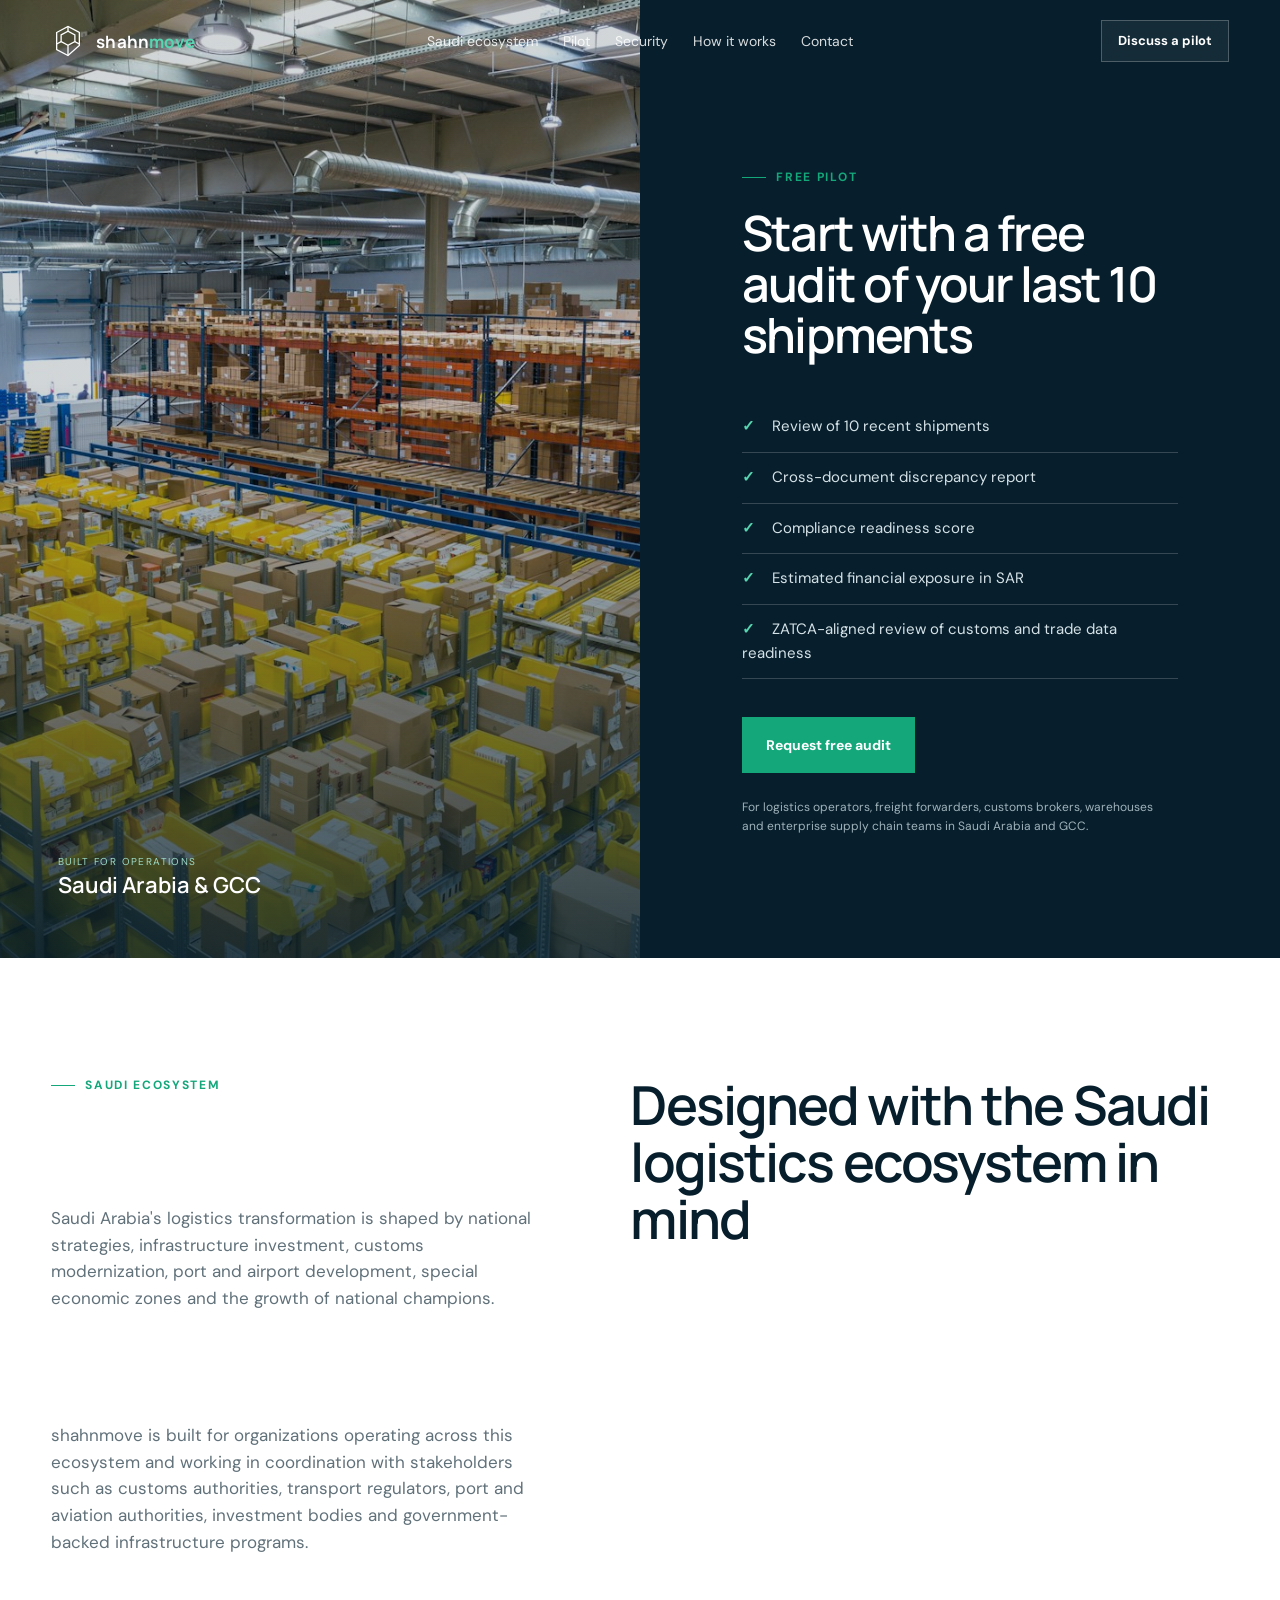
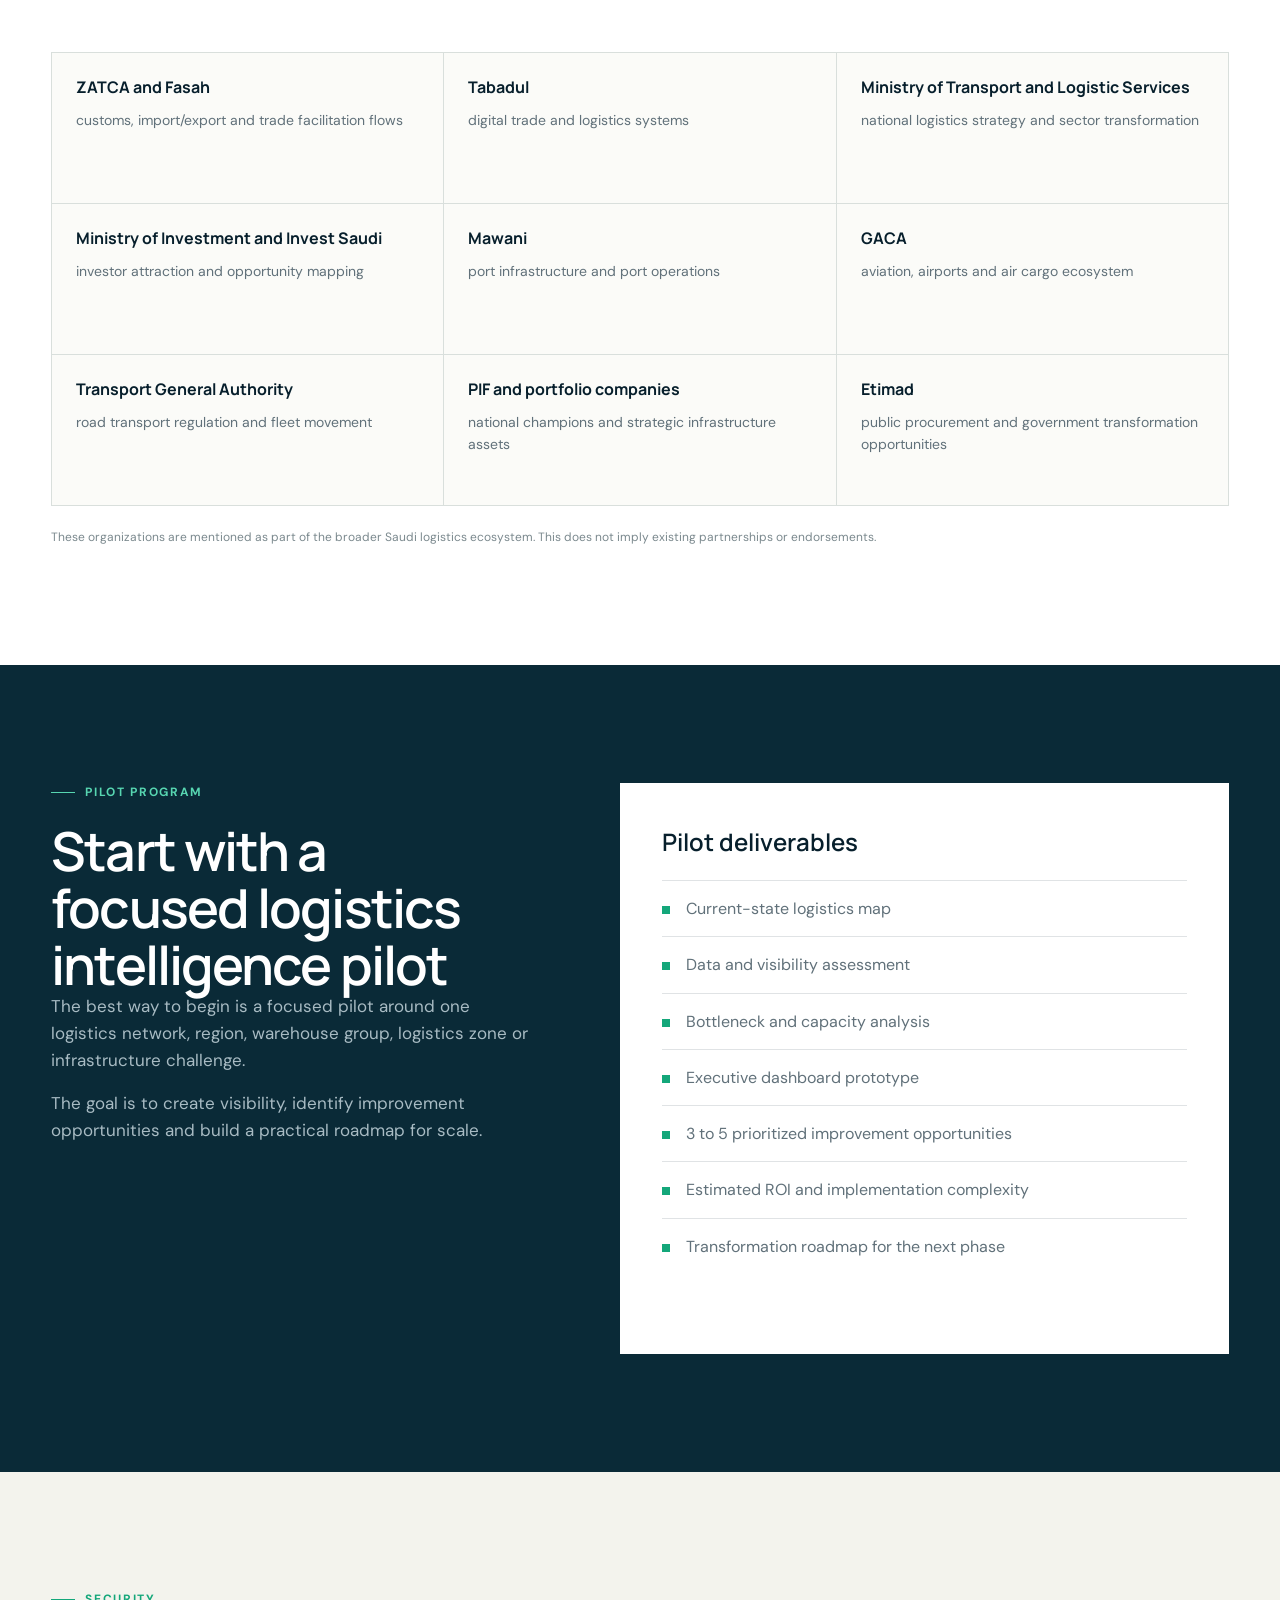
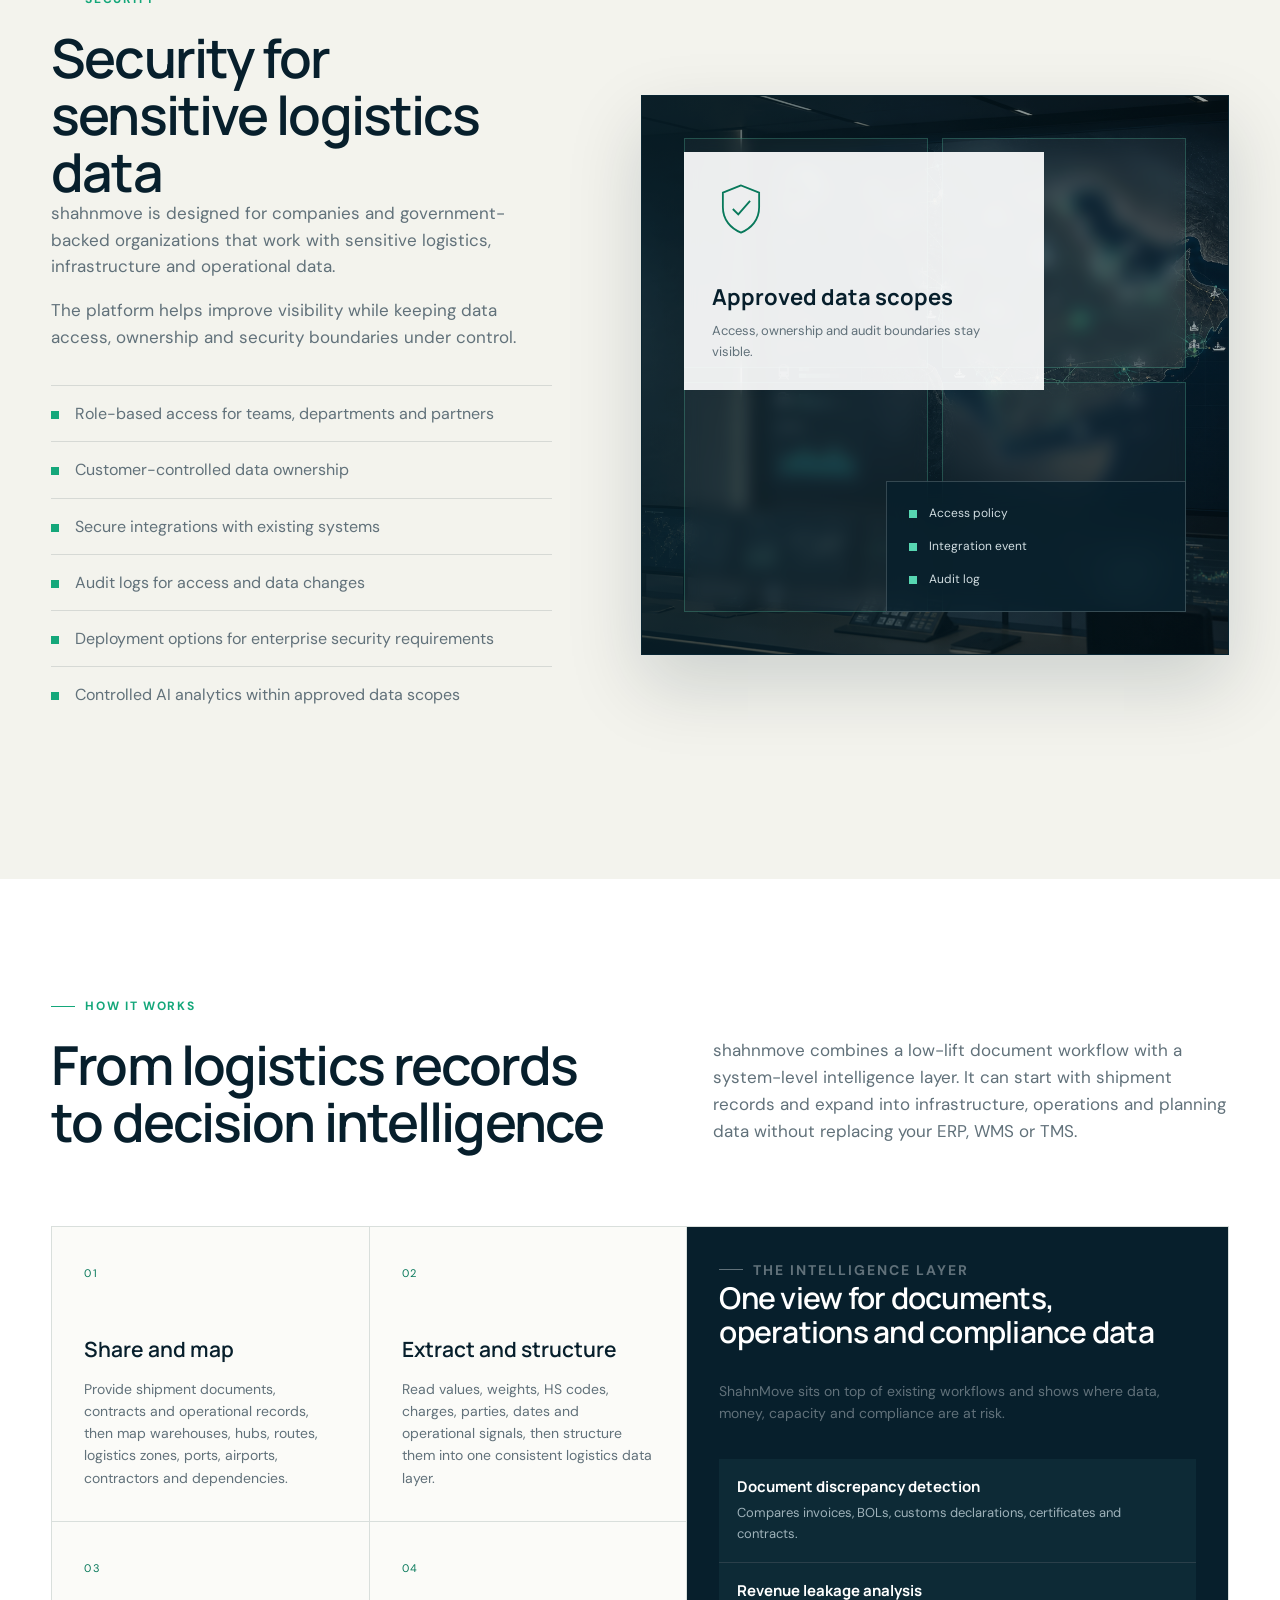
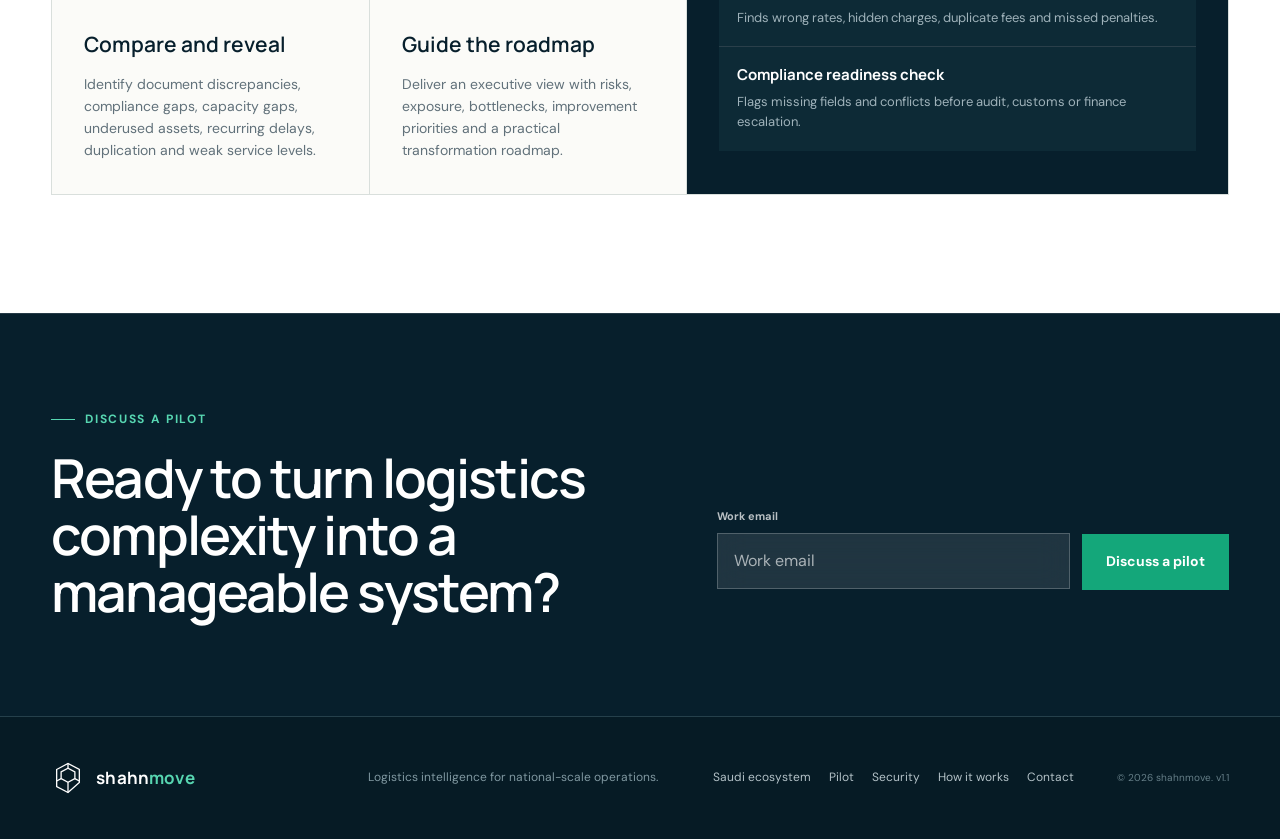
==== v1.1/index.html @ a6a5e6db "Add ShahnMove landing v1.1" ====
<!doctype html>
<html lang="en">
<head>
  <meta charset="utf-8">
  <meta name="viewport" content="width=device-width, initial-scale=1">
  <meta name="description" content="shahnmove helps national champions, government-backed enterprises and infrastructure operators gain visibility across complex logistics networks, identify bottlenecks and run focused logistics intelligence pilots.">
  <meta name="theme-color" content="#071f2c">
  <meta property="og:title" content="shahnmove | Focused Logistics Intelligence Pilot">
  <meta property="og:description" content="A focused logistics intelligence pilot for national-scale operators, Saudi ecosystem stakeholders and sensitive logistics data environments.">
  <meta property="og:type" content="website">
  <title>shahnmove | Focused Logistics Intelligence Pilot</title>
  <link rel="preconnect" href="https://fonts.googleapis.com">
  <link rel="preconnect" href="https://fonts.gstatic.com" crossorigin>
  <link href="https://fonts.googleapis.com/css2?family=DM+Sans:wght@400;500;600;700&family=Manrope:wght@500;600;700&display=swap" rel="stylesheet">
  <link rel="stylesheet" href="styles.css">
  <script src="script.js" defer></script>
</head>
<body>
  <a class="skip-link" href="#main">Skip to content</a>
  <header class="site-header">
    <a class="brand" href="#top" aria-label="shahnmove home">
      <svg class="brand-mark" viewBox="0 0 42 42" aria-hidden="true"><path d="M7 10.5 21 3l14 7.5v16L21 39 7 31.5z"/><path d="m12.5 13.5 8.5-4.6 8.5 4.6v8.2L21 26.3l-8.5-4.6z"/><path d="M21 26.3V39m0-30.1V3m-8.5 18.7L7 24.7m22.5-3 5.5 3"/></svg>
      <span>shahn<span>move</span></span>
    </a>
    <nav class="desktop-nav" aria-label="Primary navigation">
      <a href="#ecosystem">Saudi ecosystem</a>
      <a href="#pilot">Pilot</a>
      <a href="#security">Security</a>
      <a href="#process">How it works</a>
      <a href="#contact">Contact</a>
    </nav>
    <a class="header-cta" href="#contact">Discuss a pilot</a>
    <button class="menu-button" type="button" aria-label="Open menu" aria-expanded="false"><span></span><span></span></button>
  </header>

  <main id="main">
    <section class="pilot-hero" id="top">
      <div class="pilot-photo reveal">
        <div class="photo-label">
          <span>Built for operations</span>
          <strong>Saudi Arabia & GCC</strong>
        </div>
      </div>
      <div class="pilot-content reveal">
        <p class="kicker">Free pilot</p>
        <h1>Start with a free audit of your last 10 shipments</h1>
        <ul class="check-list">
          <li><span>✓</span> Review of 10 recent shipments</li>
          <li><span>✓</span> Cross-document discrepancy report</li>
          <li><span>✓</span> Compliance readiness score</li>
          <li><span>✓</span> Estimated financial exposure in SAR</li>
          <li><span>✓</span> ZATCA-aligned review of customs and trade data readiness</li>
        </ul>
        <a class="button button-primary" href="#contact">Request free audit</a>
        <p class="pilot-note">For logistics operators, freight forwarders, customs brokers, warehouses and enterprise supply chain teams in Saudi Arabia and GCC.</p>
      </div>
    </section>

    <section class="section ecosystem" id="ecosystem">
      <div class="ecosystem-copy reveal">
        <p class="kicker">Saudi ecosystem</p>
        <h2>Designed with the Saudi logistics ecosystem in mind</h2>
        <p>Saudi Arabia's logistics transformation is shaped by national strategies, infrastructure investment, customs modernization, port and airport development, special economic zones and the growth of national champions.</p>
        <p>shahnmove is built for organizations operating across this ecosystem and working in coordination with stakeholders such as customs authorities, transport regulators, port and aviation authorities, investment bodies and government-backed infrastructure programs.</p>
      </div>
      <div class="ecosystem-grid reveal" aria-label="Saudi logistics ecosystem examples">
        <article><strong>ZATCA and Fasah</strong><span>customs, import/export and trade facilitation flows</span></article>
        <article><strong>Tabadul</strong><span>digital trade and logistics systems</span></article>
        <article><strong>Ministry of Transport and Logistic Services</strong><span>national logistics strategy and sector transformation</span></article>
        <article><strong>Ministry of Investment and Invest Saudi</strong><span>investor attraction and opportunity mapping</span></article>
        <article><strong>Mawani</strong><span>port infrastructure and port operations</span></article>
        <article><strong>GACA</strong><span>aviation, airports and air cargo ecosystem</span></article>
        <article><strong>Transport General Authority</strong><span>road transport regulation and fleet movement</span></article>
        <article><strong>PIF and portfolio companies</strong><span>national champions and strategic infrastructure assets</span></article>
        <article><strong>Etimad</strong><span>public procurement and government transformation opportunities</span></article>
      </div>
      <p class="disclaimer reveal">These organizations are mentioned as part of the broader Saudi logistics ecosystem. This does not imply existing partnerships or endorsements.</p>
    </section>

    <section class="section pilot-program" id="pilot">
      <div class="pilot-shell">
        <div class="pilot-copy reveal">
          <p class="kicker kicker-light">Pilot program</p>
          <h2>Start with a focused logistics intelligence pilot</h2>
          <p>The best way to begin is a focused pilot around one logistics network, region, warehouse group, logistics zone or infrastructure challenge.</p>
          <p>The goal is to create visibility, identify improvement opportunities and build a practical roadmap for scale.</p>
        </div>
        <div class="deliverables reveal">
          <h3>Pilot deliverables</h3>
          <ul class="compact-list">
            <li>Current-state logistics map</li>
            <li>Data and visibility assessment</li>
            <li>Bottleneck and capacity analysis</li>
            <li>Executive dashboard prototype</li>
            <li>3 to 5 prioritized improvement opportunities</li>
            <li>Estimated ROI and implementation complexity</li>
            <li>Transformation roadmap for the next phase</li>
          </ul>
        </div>
      </div>
    </section>

    <section class="section security-section" id="security">
      <div class="security-copy reveal">
        <p class="kicker">Security</p>
        <h2>Security for sensitive logistics data</h2>
        <p>shahnmove is designed for companies and government-backed organizations that work with sensitive logistics, infrastructure and operational data.</p>
        <p>The platform helps improve visibility while keeping data access, ownership and security boundaries under control.</p>
        <ul class="compact-list">
          <li>Role-based access for teams, departments and partners</li>
          <li>Customer-controlled data ownership</li>
          <li>Secure integrations with existing systems</li>
          <li>Audit logs for access and data changes</li>
          <li>Deployment options for enterprise security requirements</li>
          <li>Controlled AI analytics within approved data scopes</li>
        </ul>
      </div>
      <div class="security-visual reveal" aria-label="Protected logistics data layer over a regional network">
        <div class="map-layer"></div>
        <div class="secure-grid">
          <span></span><span></span><span></span><span></span>
        </div>
        <div class="shield-card">
          <svg viewBox="0 0 64 64" aria-hidden="true"><path d="M32 6 12 14v16c0 14 8.8 23.5 20 28 11.2-4.5 20-14 20-28V14z"/><path d="m23 32 6 6 13-15"/></svg>
          <strong>Approved data scopes</strong>
          <small>Access, ownership and audit boundaries stay visible.</small>
        </div>
        <div class="audit-trail">
          <i></i><span>Access policy</span>
          <i></i><span>Integration event</span>
          <i></i><span>Audit log</span>
        </div>
      </div>
    </section>

    <section class="section process" id="process">
      <div class="process-head reveal">
        <div>
          <p class="kicker">How it works</p>
          <h2>From logistics records to decision intelligence</h2>
        </div>
        <p>shahnmove combines a low-lift document workflow with a system-level intelligence layer. It can start with shipment records and expand into infrastructure, operations and planning data without replacing your ERP, WMS or TMS.</p>
      </div>
      <div class="process-layout">
        <div class="steps reveal">
          <article>
            <span>01</span>
            <h3>Share and map</h3>
            <p>Provide shipment documents, contracts and operational records, then map warehouses, hubs, routes, logistics zones, ports, airports, contractors and dependencies.</p>
          </article>
          <article>
            <span>02</span>
            <h3>Extract and structure</h3>
            <p>Read values, weights, HS codes, charges, parties, dates and operational signals, then structure them into one consistent logistics data layer.</p>
          </article>
          <article>
            <span>03</span>
            <h3>Compare and reveal</h3>
            <p>Identify document discrepancies, compliance gaps, capacity gaps, underused assets, recurring delays, duplication and weak service levels.</p>
          </article>
          <article>
            <span>04</span>
            <h3>Guide the roadmap</h3>
            <p>Deliver an executive view with risks, exposure, bottlenecks, improvement priorities and a practical transformation roadmap.</p>
          </article>
        </div>
        <aside class="intelligence-layer reveal">
          <p class="kicker kicker-light">The intelligence layer</p>
          <h3>One view for documents, operations and compliance data</h3>
          <p>ShahnMove sits on top of existing workflows and shows where data, money, capacity and compliance are at risk.</p>
          <div class="cap-list">
            <article><strong>Document discrepancy detection</strong><span>Compares invoices, BOLs, customs declarations, certificates and contracts.</span></article>
            <article><strong>Revenue leakage analysis</strong><span>Finds wrong rates, hidden charges, duplicate fees and missed penalties.</span></article>
            <article><strong>Compliance readiness check</strong><span>Flags missing fields and conflicts before audit, customs or finance escalation.</span></article>
          </div>
        </aside>
      </div>
    </section>

    <section class="contact" id="contact">
      <div class="contact-copy reveal">
        <p class="kicker kicker-light">Discuss a pilot</p>
        <h2>Ready to turn logistics complexity into a manageable system?</h2>
      </div>
      <form class="contact-form lead-form reveal" id="contact-form" aria-label="Contact shahnmove">
        <label>
          <span>Work email</span>
          <input name="email" type="email" autocomplete="email" placeholder="Work email" required>
        </label>
        <button class="button button-primary" type="submit">Discuss a pilot</button>
        <p class="form-status" role="status" aria-live="polite"></p>
      </form>
    </section>
  </main>

  <footer>
    <a class="brand brand-footer" href="#top" aria-label="shahnmove home">
      <svg class="brand-mark" viewBox="0 0 42 42" aria-hidden="true"><path d="M7 10.5 21 3l14 7.5v16L21 39 7 31.5z"/><path d="m12.5 13.5 8.5-4.6 8.5 4.6v8.2L21 26.3l-8.5-4.6z"/><path d="M21 26.3V39m0-30.1V3m-8.5 18.7L7 24.7m22.5-3 5.5 3"/></svg>
      <span>shahn<span>move</span></span>
    </a>
    <p>Logistics intelligence for national-scale operations.</p>
    <nav aria-label="Footer navigation">
      <a href="#ecosystem">Saudi ecosystem</a>
      <a href="#pilot">Pilot</a>
      <a href="#security">Security</a>
      <a href="#process">How it works</a>
      <a href="#contact">Contact</a>
    </nav>
    <small>© <span id="year"></span> shahnmove. v1.1</small>
  </footer>
</body>
</html>
---- v1.1/styles.css ----
:root {
  --ink: #071f2c;
  --ink-2: #123443;
  --panel: #0d2a36;
  --muted: #61717a;
  --muted-dark: #9aabb2;
  --green: #14a77a;
  --green-dark: #08795b;
  --green-light: #57d6b1;
  --cream: #f3f3ed;
  --line: #d9dfdc;
  --white: #fff;
  --display: "Manrope", sans-serif;
  --body: "DM Sans", sans-serif;
}

* { box-sizing: border-box; }
html { scroll-behavior: smooth; }
body {
  margin: 0;
  color: var(--ink);
  background: #f8f8f4;
  font-family: var(--body);
  font-size: 16px;
  line-height: 1.58;
}
a { color: inherit; text-decoration: none; }
button, input { font: inherit; }
h1, h2, h3, p { margin-top: 0; }

.skip-link {
  position: absolute;
  left: -999px;
  top: 8px;
  background: var(--white);
  padding: 10px;
  z-index: 100;
}
.skip-link:focus { left: 8px; }

.site-header {
  height: 82px;
  max-width: 1480px;
  margin: auto;
  padding: 0 4vw;
  display: grid;
  grid-template-columns: 1fr auto 1fr;
  align-items: center;
  position: absolute;
  z-index: 20;
  left: 0;
  right: 0;
  top: 0;
  color: var(--white);
}
.brand {
  display: flex;
  align-items: center;
  gap: 11px;
  font: 700 17px/1 var(--display);
  letter-spacing: .01em;
}
.brand > span > span { color: var(--green-light); }
.brand-mark {
  width: 34px;
  height: 34px;
  fill: none;
  stroke: currentColor;
  stroke-width: 1.6;
}
.desktop-nav {
  display: flex;
  gap: 25px;
  font-size: 14px;
  color: rgba(255,255,255,.84);
}
.desktop-nav a, .header-cta { transition: color .2s, opacity .2s; }
.desktop-nav a:hover, .header-cta:hover { color: var(--green-light); }
.header-cta {
  justify-self: end;
  min-height: 42px;
  padding: 0 16px;
  display: inline-flex;
  align-items: center;
  border: 1px solid rgba(255,255,255,.24);
  background: rgba(255,255,255,.06);
  font-size: 13px;
  font-weight: 700;
  backdrop-filter: blur(14px);
}
.menu-button {
  display: none;
  background: none;
  border: 0;
  color: var(--white);
  padding: 8px;
}
.menu-button span {
  display: block;
  width: 24px;
  border-top: 1.5px solid currentColor;
  margin: 6px;
}

.pilot-hero {
  display: grid;
  grid-template-columns: 1fr 1fr;
  min-height: 760px;
  padding: 0 max(4vw, calc((100vw - 1480px) / 2 + 4vw));
  background: var(--ink);
  color: var(--white);
}
.pilot-photo {
  margin-left: calc(-1 * max(4vw, calc((100vw - 1480px) / 2 + 4vw)));
  background: linear-gradient(180deg, rgba(7,31,44,.18) 40%, rgba(7,31,44,.82)), url('../assets/warehouse.jpg') center/cover;
  position: relative;
}
.photo-label {
  position: absolute;
  left: 9%;
  bottom: 58px;
  color: var(--white);
}
.photo-label span {
  display: block;
  font-size: 10px;
  letter-spacing: .14em;
  text-transform: uppercase;
  color: #9fdcc9;
}
.photo-label strong { font: 600 22px var(--display); }
.pilot-content {
  padding: 168px 4vw 110px 8vw;
  align-self: center;
}
.kicker {
  margin-bottom: 20px;
  color: var(--green);
  font-size: 12px;
  text-transform: uppercase;
  letter-spacing: .14em;
  font-weight: 700;
  display: flex;
  align-items: center;
  gap: 10px;
}
.kicker:before {
  content: "";
  width: 24px;
  border-top: 1px solid currentColor;
}
.kicker-light { color: var(--green-light); }
.pilot-hero h1 {
  font: 600 clamp(42px, 3.8vw, 62px)/1.05 var(--display);
  letter-spacing: -.04em;
  margin-bottom: 0;
}
.check-list, .compact-list {
  list-style: none;
  padding: 0;
  margin: 42px 0 38px;
}
.check-list li {
  padding: 13px 0;
  border-bottom: 1px solid rgba(255,255,255,.18);
  font-size: 15px;
  color: #d5e2e7;
}
.check-list span {
  color: var(--green-light);
  margin-right: 13px;
  font-weight: 700;
}
.button {
  min-height: 56px;
  padding: 0 24px;
  display: inline-flex;
  align-items: center;
  justify-content: center;
  border: 0;
  font-weight: 700;
  font-size: 14px;
  cursor: pointer;
  transition: transform .2s, background .2s;
  white-space: nowrap;
}
.button:hover { transform: translateY(-2px); }
.button-primary {
  background: var(--green);
  color: var(--white);
}
.button-primary:hover { background: #17ba88; }
.pilot-note {
  font-size: 12px;
  color: #9fb2ba;
  max-width: 550px;
  margin-top: 25px;
}

.section {
  padding: 118px max(4vw, calc((100vw - 1480px) / 2 + 4vw));
}
.section h2, .contact h2 {
  font: 600 clamp(38px, 4.2vw, 66px)/1.06 var(--display);
  letter-spacing: -.035em;
  margin-bottom: 0;
}
.ecosystem { background: var(--white); }
.ecosystem-copy {
  display: grid;
  grid-template-columns: .9fr 1.1fr;
  gap: 7vw;
  align-items: start;
}
.ecosystem-copy h2 { grid-row: span 3; }
.ecosystem-copy p:not(.kicker) {
  color: var(--muted);
  font-size: 17px;
  margin-bottom: 20px;
}
.ecosystem-grid {
  display: grid;
  grid-template-columns: repeat(3, 1fr);
  border: 1px solid var(--line);
  margin-top: 76px;
  background: var(--line);
  gap: 1px;
}
.ecosystem-grid article {
  background: #fbfbf8;
  min-height: 150px;
  padding: 24px;
}
.ecosystem-grid strong {
  display: block;
  font: 700 16px/1.3 var(--display);
  margin-bottom: 11px;
}
.ecosystem-grid span {
  display: block;
  color: var(--muted);
  font-size: 14px;
}
.disclaimer {
  max-width: 920px;
  margin: 22px 0 0;
  color: #7b898e;
  font-size: 12px;
}

.pilot-program {
  background: #0a2a37;
  color: var(--white);
}
.pilot-shell {
  display: grid;
  grid-template-columns: .88fr 1.12fr;
  gap: 7vw;
  align-items: start;
}
.pilot-copy p:not(.kicker) {
  color: #a8bbc3;
  font-size: 17px;
  max-width: 590px;
}
.deliverables {
  background: var(--white);
  color: var(--ink);
  padding: 42px;
}
.deliverables h3 {
  margin-bottom: 22px;
  font: 600 24px var(--display);
}
.compact-list {
  margin-top: 0;
  color: var(--muted);
}
.compact-list li {
  padding: 15px 0 15px 24px;
  border-top: 1px solid rgba(7,31,44,.12);
  position: relative;
}
.compact-list li:before {
  content: "";
  position: absolute;
  left: 0;
  top: 25px;
  width: 8px;
  height: 8px;
  background: var(--green);
}

.security-section {
  display: grid;
  grid-template-columns: .92fr 1.08fr;
  gap: 7vw;
  background: var(--cream);
  align-items: center;
}
.security-copy p:not(.kicker) {
  color: var(--muted);
  font-size: 17px;
  max-width: 640px;
}
.security-copy .compact-list { margin-top: 34px; }
.security-visual {
  min-height: 560px;
  position: relative;
  overflow: hidden;
  background: #092632;
  border: 1px solid rgba(7,31,44,.12);
  box-shadow: 0 30px 70px rgba(7,31,44,.16);
}
.map-layer {
  position: absolute;
  inset: 0;
  background: linear-gradient(90deg, rgba(9,38,50,.56), rgba(9,38,50,.1)), url('../assets/command-center-v2.png') center/cover;
  opacity: .72;
}
.secure-grid {
  position: absolute;
  inset: 42px;
  display: grid;
  grid-template-columns: repeat(2, 1fr);
  gap: 14px;
}
.secure-grid span {
  border: 1px solid rgba(87,214,177,.25);
  background: rgba(255,255,255,.04);
  backdrop-filter: blur(8px);
}
.shield-card {
  position: absolute;
  left: 42px;
  top: 56px;
  width: min(360px, calc(100% - 84px));
  padding: 28px;
  background: rgba(255,255,255,.92);
  color: var(--ink);
}
.shield-card svg {
  width: 58px;
  height: 58px;
  fill: none;
  stroke: var(--green-dark);
  stroke-width: 2;
  margin-bottom: 38px;
}
.shield-card strong {
  display: block;
  font: 700 22px/1.25 var(--display);
  margin-bottom: 10px;
}
.shield-card small {
  display: block;
  color: var(--muted);
  font-size: 13px;
}
.audit-trail {
  position: absolute;
  right: 42px;
  bottom: 42px;
  width: min(300px, calc(100% - 84px));
  padding: 22px;
  background: rgba(7,31,44,.78);
  border: 1px solid rgba(255,255,255,.18);
  color: var(--white);
  display: grid;
  grid-template-columns: 8px 1fr;
  gap: 14px 12px;
  align-items: center;
  backdrop-filter: blur(14px);
}
.audit-trail i {
  width: 8px;
  height: 8px;
  background: var(--green-light);
}
.audit-trail span {
  font-size: 12px;
  color: #d1dde1;
}

.process {
  background: var(--white);
}
.process-head {
  display: grid;
  grid-template-columns: 1fr .9fr;
  gap: 7vw;
  align-items: end;
}
.process-head > p {
  color: var(--muted);
  font-size: 17px;
  margin-bottom: 5px;
}
.process-layout {
  display: grid;
  grid-template-columns: 1.08fr .92fr;
  gap: 1px;
  margin-top: 76px;
  background: var(--line);
  border: 1px solid var(--line);
}
.steps {
  display: grid;
  grid-template-columns: repeat(2, 1fr);
  gap: 1px;
  background: var(--line);
}
.steps article, .intelligence-layer {
  background: #fbfbf8;
  padding: 32px;
}
.steps span {
  color: var(--green-dark);
  font-size: 11px;
  letter-spacing: .12em;
}
.steps h3 {
  margin: 52px 0 16px;
  font: 600 21px/1.25 var(--display);
}
.steps p, .intelligence-layer p {
  color: var(--muted);
  font-size: 14px;
  margin-bottom: 0;
}
.intelligence-layer {
  background: var(--ink);
  color: var(--white);
}
.intelligence-layer h3 {
  font: 600 30px/1.16 var(--display);
  letter-spacing: -.025em;
}
.cap-list {
  display: grid;
  gap: 1px;
  background: rgba(255,255,255,.14);
  margin-top: 34px;
}
.cap-list article {
  background: #0d2a36;
  padding: 18px;
}
.cap-list strong {
  display: block;
  font: 700 15px/1.3 var(--display);
  margin-bottom: 7px;
}
.cap-list span {
  display: block;
  color: #9fb2ba;
  font-size: 13px;
}

.contact {
  padding: 96px max(4vw, calc((100vw - 1480px) / 2 + 4vw));
  display: grid;
  grid-template-columns: 1fr auto;
  gap: 6vw;
  align-items: end;
  background: var(--ink);
  color: var(--white);
  border-top: 1px solid rgba(255,255,255,.12);
}
.contact-copy { max-width: 780px; }
.contact-form {
  width: min(520px, 40vw);
  display: grid;
  grid-template-columns: 1fr auto;
  gap: 12px;
  align-items: start;
}
.lead-form label { display: block; }
.lead-form label span {
  display: block;
  font-size: 11px;
  font-weight: 700;
  color: rgba(255,255,255,.72);
  margin-bottom: 8px;
}
.lead-form input {
  width: 100%;
  height: 56px;
  border: 1px solid rgba(255,255,255,.22);
  background: rgba(255,255,255,.1);
  color: var(--white);
  padding: 0 16px;
  outline: none;
  border-radius: 0;
  backdrop-filter: blur(14px);
}
.lead-form input::placeholder { color: rgba(255,255,255,.62); }
.lead-form input:focus {
  border-color: var(--green-light);
  box-shadow: 0 0 0 3px rgba(87,214,177,.16);
}
.lead-form .button { margin-top: 26px; }
.form-status {
  grid-column: 1 / -1;
  min-height: 18px;
  margin: 0;
  color: var(--green-light);
  font-size: 12px;
}

footer {
  padding: 44px max(4vw, calc((100vw - 1480px) / 2 + 4vw));
  background: #061b25;
  color: var(--white);
  display: grid;
  grid-template-columns: 1fr 1.1fr 1.3fr auto;
  align-items: center;
  gap: 28px;
  border-top: 1px solid #25404b;
}
footer p {
  color: #8098a1;
  font-size: 12px;
  margin: 0;
}
footer nav {
  display: flex;
  gap: 18px;
  flex-wrap: wrap;
  font-size: 12px;
  color: #b3c1c7;
}
footer small {
  color: #667f88;
  font-size: 10px;
}

.reveal {
  opacity: 0;
  transform: translateY(18px);
  transition: opacity .7s ease, transform .7s ease;
}
.pilot-hero .reveal {
  opacity: 1;
  transform: none;
}
.reveal.visible {
  opacity: 1;
  transform: none;
}

@media (max-width: 1120px) {
  .site-header { grid-template-columns: 1fr auto; }
  .desktop-nav, .header-cta { display: none; }
  .menu-button { display: block; }
  .site-header.menu-open {
    height: auto;
    min-height: 82px;
    align-items: start;
    padding-top: 22px;
    background: rgba(7,31,44,.98);
    grid-template-rows: 42px auto;
  }
  .site-header.menu-open .desktop-nav {
    display: flex;
    grid-column: 1 / -1;
    flex-direction: column;
    padding: 24px 0 30px;
    gap: 20px;
  }
  .site-header.menu-open .menu-button {
    grid-column: 2;
    grid-row: 1;
  }
  .pilot-hero,
  .ecosystem-copy,
  .pilot-shell,
  .security-section,
  .process-head,
  .process-layout,
  .contact {
    grid-template-columns: 1fr;
  }
  .pilot-content { padding-left: 6vw; }
  .ecosystem-grid { grid-template-columns: repeat(2, 1fr); }
  .contact-form { width: min(620px, 100%); }
  footer { grid-template-columns: 1fr 1fr; }
  footer nav, footer small { justify-self: end; }
}

@media (max-width: 760px) {
  .site-header {
    height: 70px;
    padding: 0 20px;
  }
  .site-header.menu-open {
    min-height: 70px;
    padding-top: 18px;
  }
  .pilot-hero {
    display: block;
    min-height: 0;
    padding: 0;
  }
  .pilot-photo {
    height: 430px;
    margin: 0;
  }
  .pilot-content {
    padding: 74px 20px 78px;
  }
  .pilot-hero h1 { font-size: 38px; }
  .section {
    padding: 82px 20px;
  }
  .section h2, .contact h2 { font-size: 37px; }
  .ecosystem-grid, .steps {
    display: block;
  }
  .ecosystem-grid article,
  .steps article {
    border-bottom: 1px solid var(--line);
  }
  .deliverables { padding: 28px 22px; }
  .security-visual {
    min-height: 520px;
  }
  .secure-grid { inset: 22px; }
  .shield-card {
    left: 22px;
    top: 28px;
    width: calc(100% - 44px);
  }
  .audit-trail {
    left: 22px;
    right: auto;
    bottom: 22px;
    width: calc(100% - 44px);
  }
  .contact {
    padding: 82px 20px;
  }
  .contact-form {
    grid-template-columns: 1fr;
  }
  .lead-form .button {
    margin-top: 0;
  }
  footer {
    display: flex;
    flex-direction: column;
    align-items: flex-start;
    padding: 42px 20px;
  }
  footer nav, footer small { justify-self: auto; }
}

@media (prefers-reduced-motion: reduce) {
  html { scroll-behavior: auto; }
  .reveal {
    opacity: 1;
    transform: none;
    transition: none;
  }
}
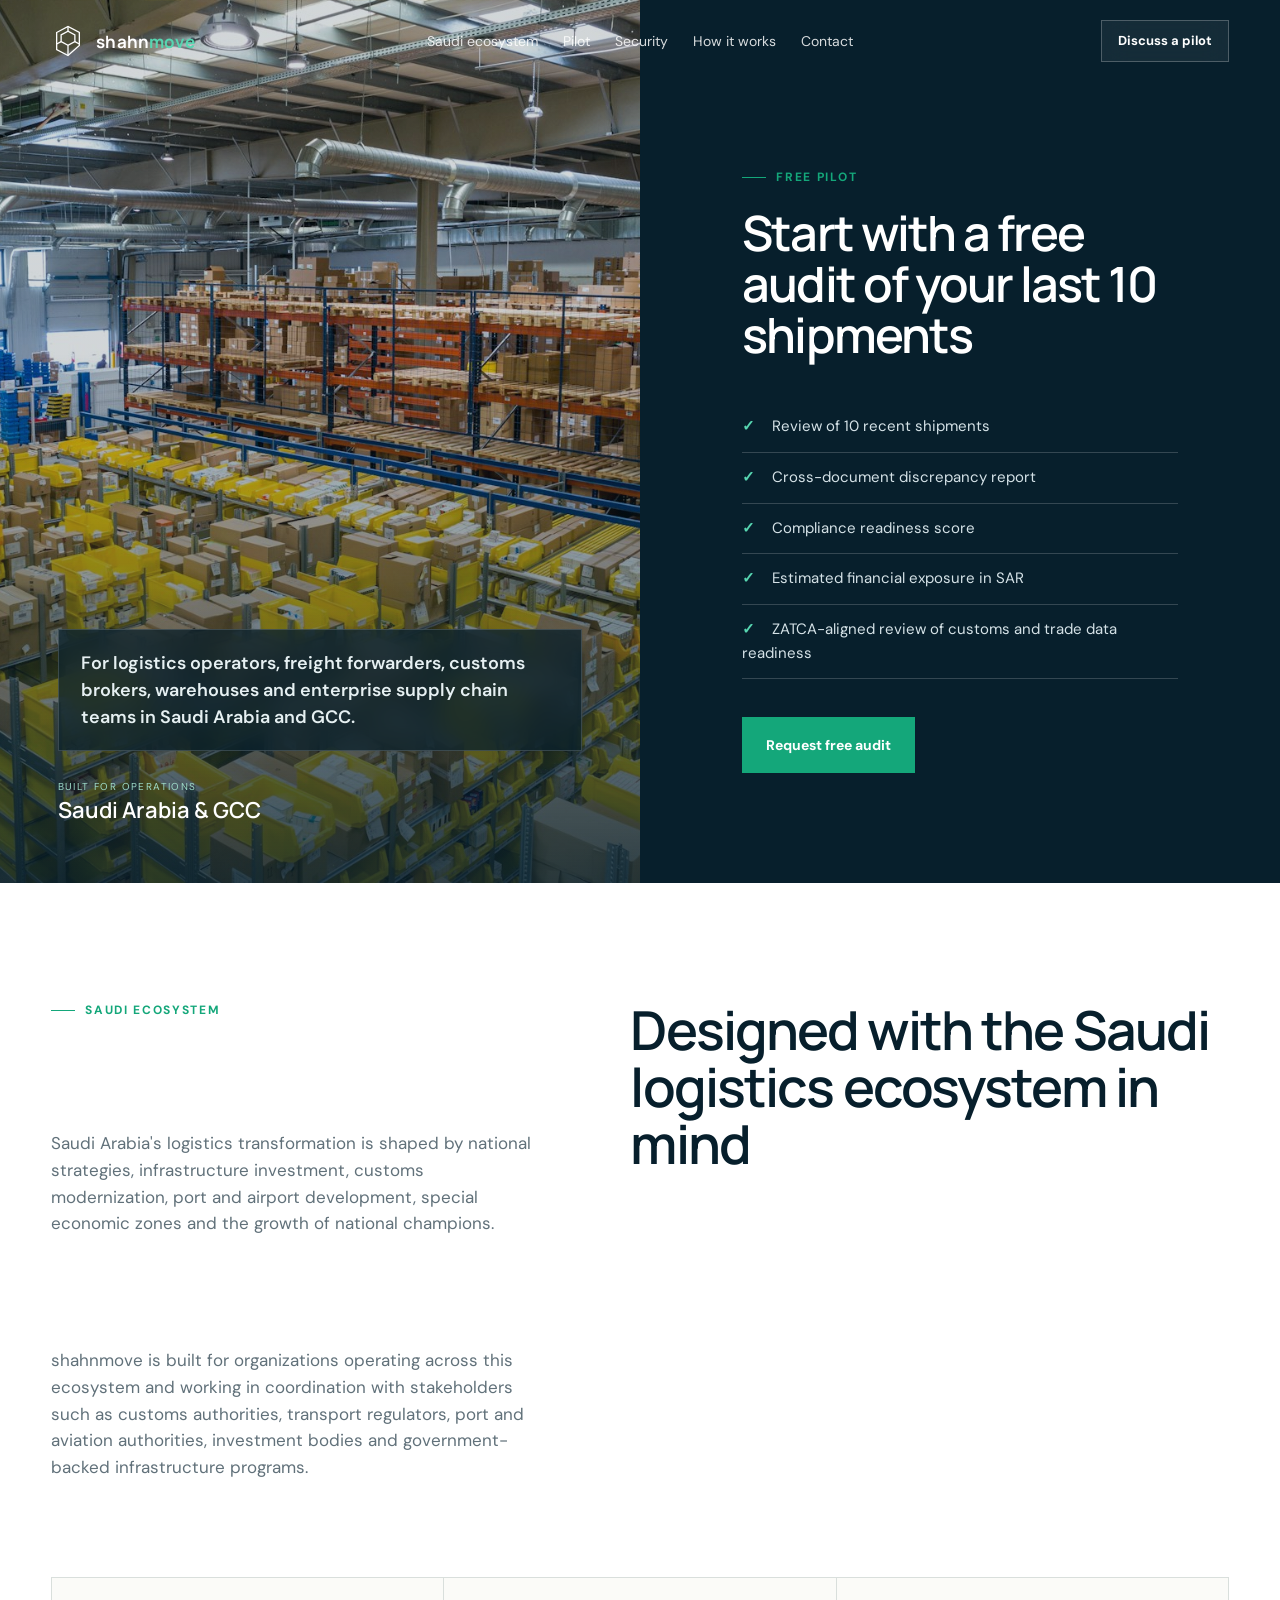
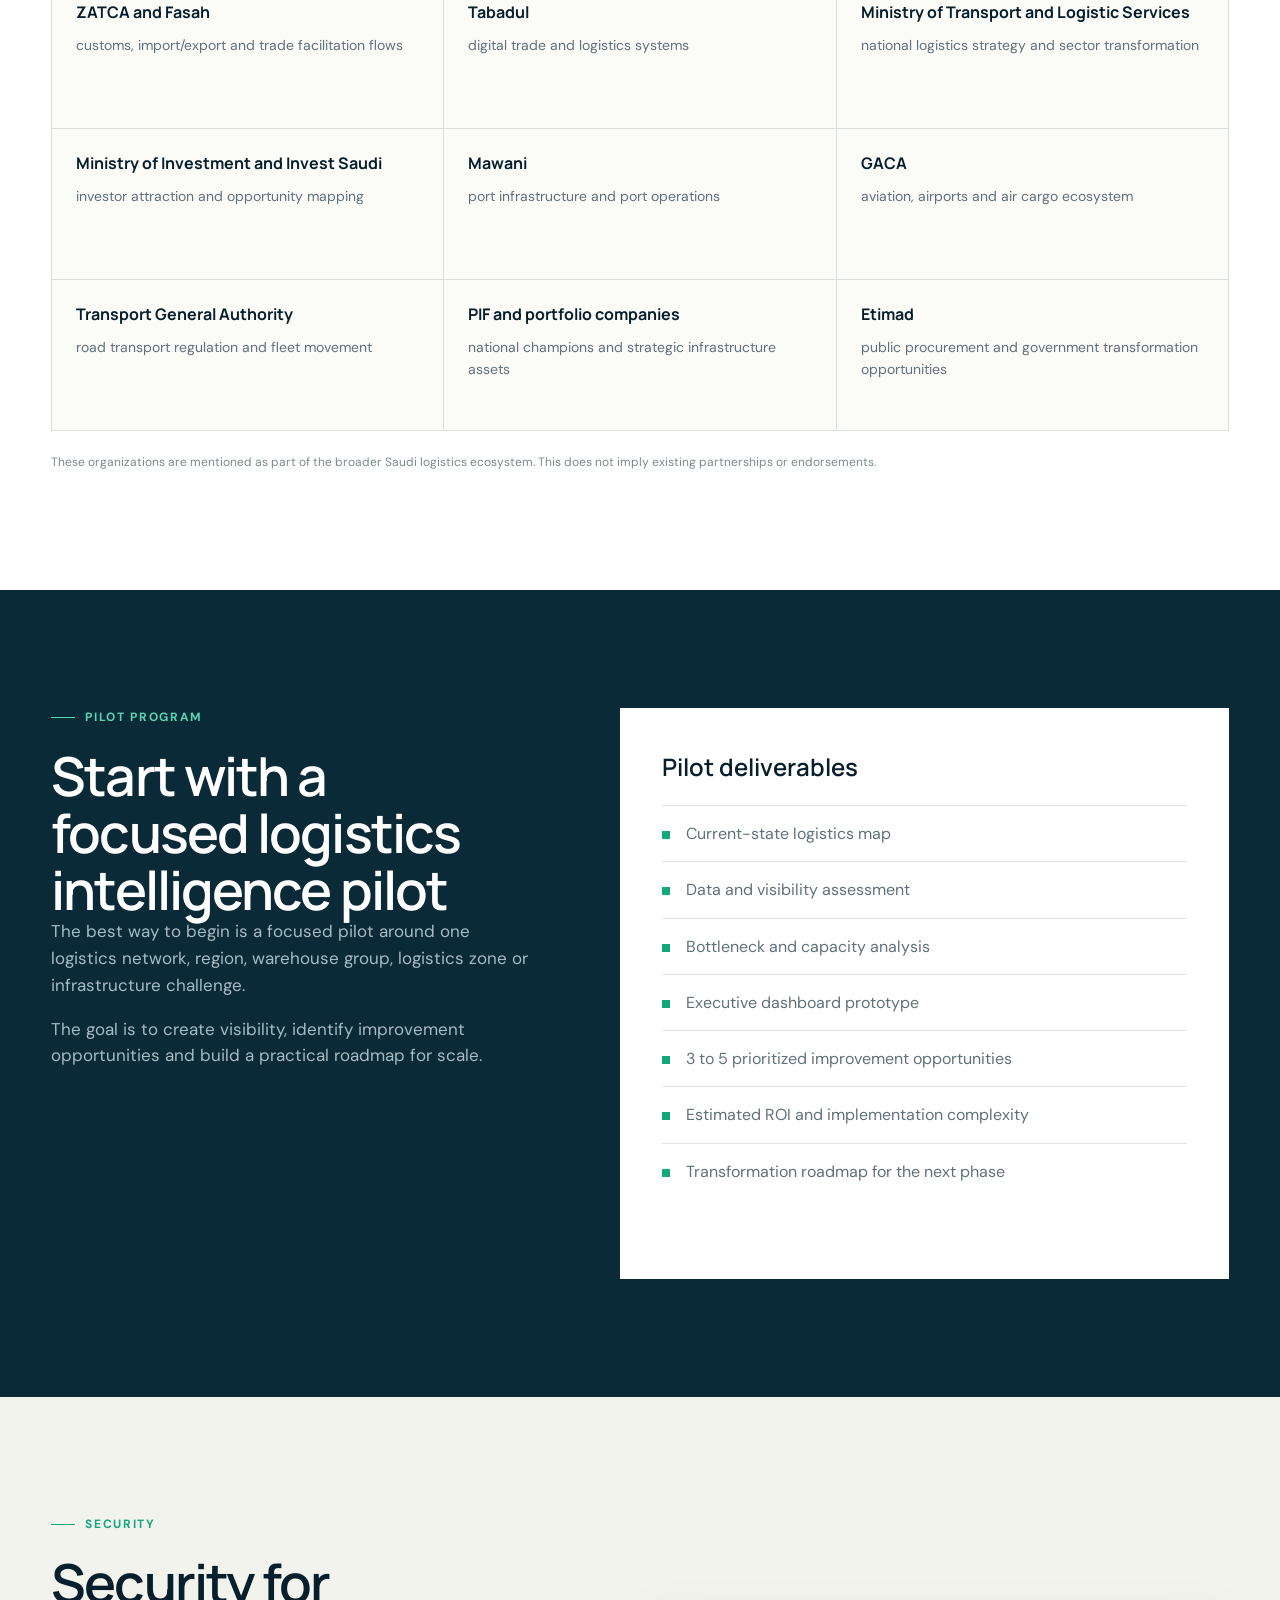
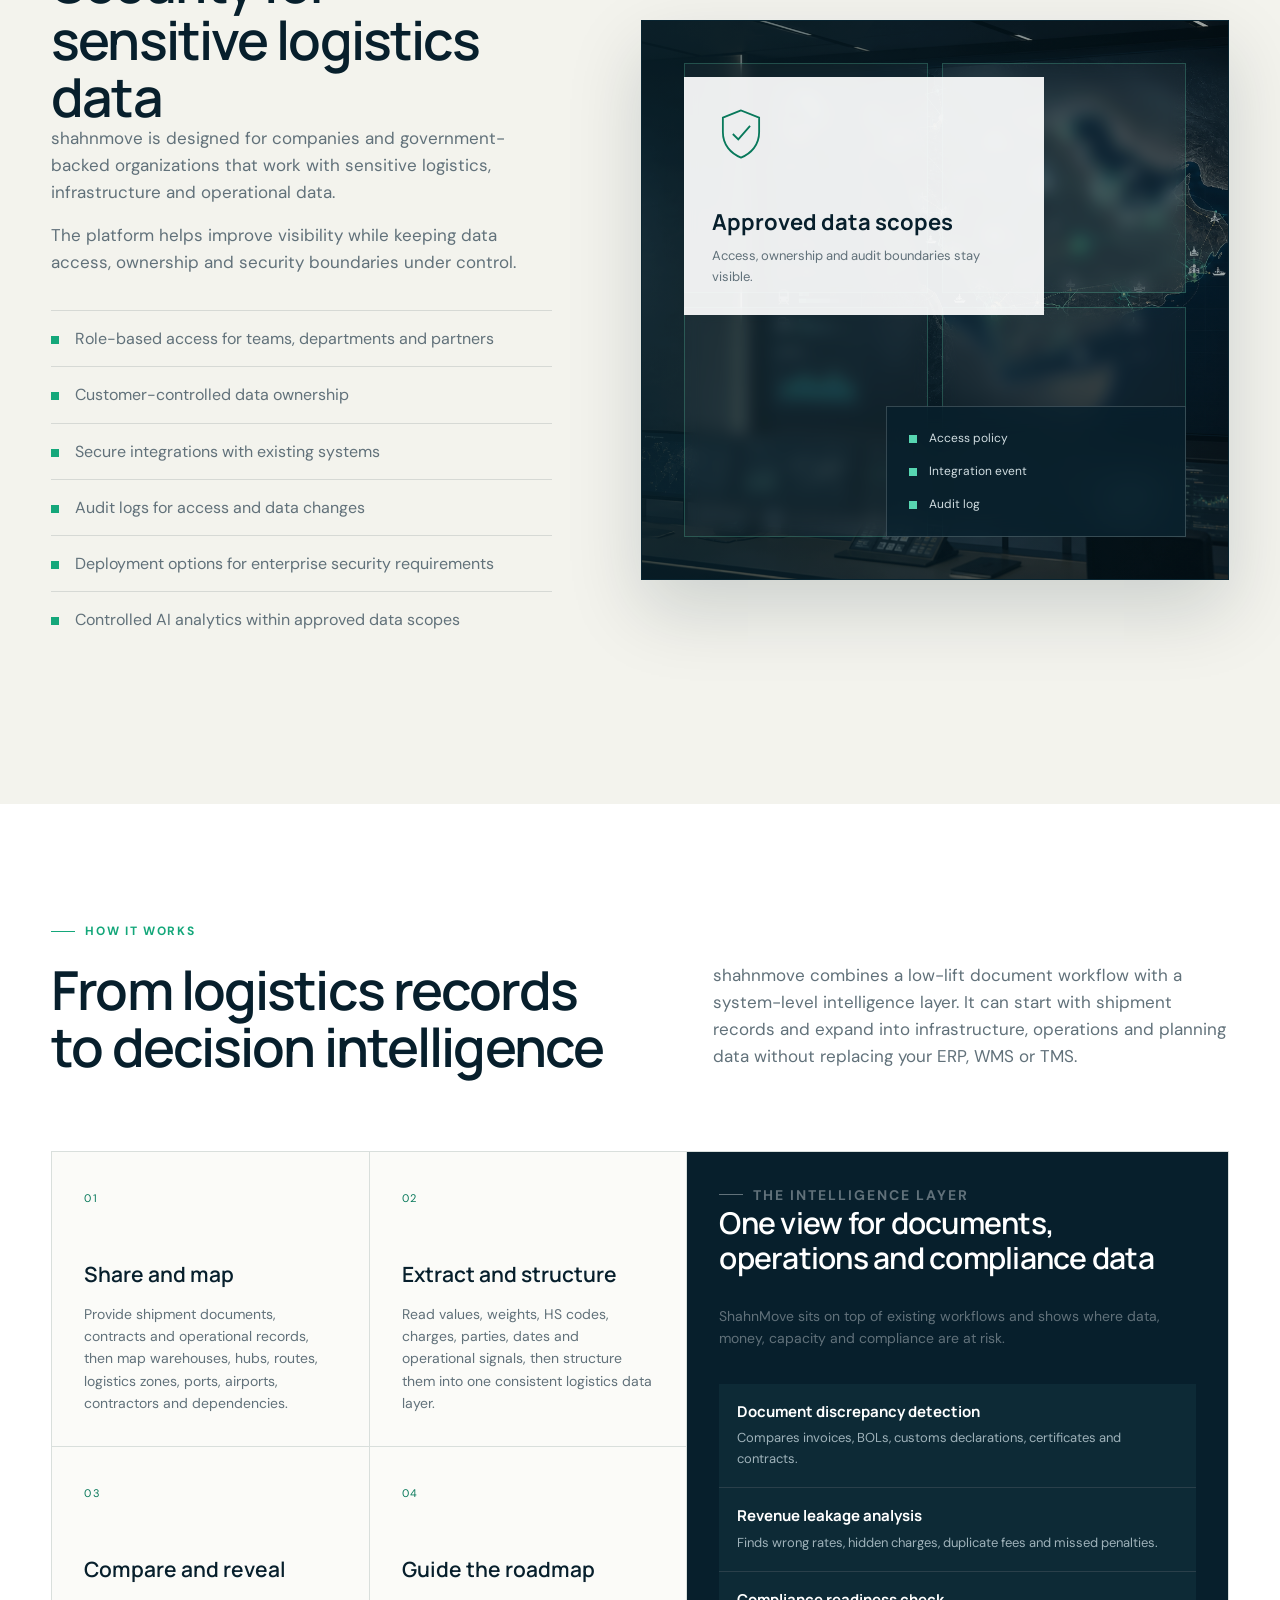
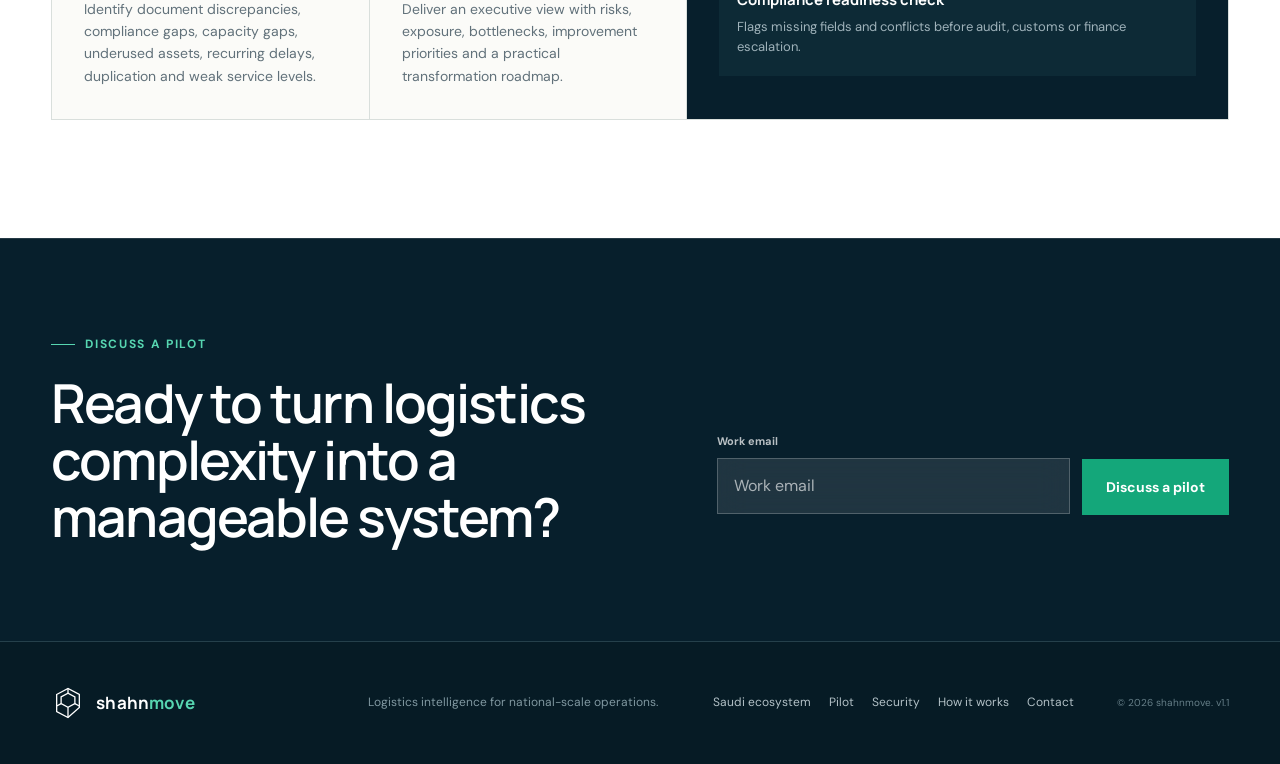
==== commit 1d8ea899: "Move v1.1 audience copy onto hero image" ====
--- a/v1.1/index.html
+++ b/v1.1/index.html
@@ -40,6 +40,7 @@
           <span>Built for operations</span>
           <strong>Saudi Arabia & GCC</strong>
         </div>
+        <p class="hero-audience">For logistics operators, freight forwarders, customs brokers, warehouses and enterprise supply chain teams in Saudi Arabia and GCC.</p>
       </div>
       <div class="pilot-content reveal">
         <p class="kicker">Free pilot</p>
@@ -52,7 +53,6 @@
           <li><span>✓</span> ZATCA-aligned review of customs and trade data readiness</li>
         </ul>
         <a class="button button-primary" href="#contact">Request free audit</a>
-        <p class="pilot-note">For logistics operators, freight forwarders, customs brokers, warehouses and enterprise supply chain teams in Saudi Arabia and GCC.</p>
       </div>
     </section>
 
--- a/v1.1/styles.css
+++ b/v1.1/styles.css
@@ -129,6 +129,22 @@
   color: #9fdcc9;
 }
 .photo-label strong { font: 600 22px var(--display); }
+.hero-audience {
+  position: absolute;
+  left: 9%;
+  right: 9%;
+  bottom: 132px;
+  margin: 0;
+  padding: 20px 22px;
+  max-width: 560px;
+  background: rgba(7,31,44,.72);
+  border: 1px solid rgba(255,255,255,.16);
+  color: #e6f0f2;
+  font-size: 18px;
+  line-height: 1.48;
+  font-weight: 600;
+  backdrop-filter: blur(12px);
+}
 .pilot-content {
   padding: 168px 4vw 110px 8vw;
   align-self: center;
@@ -190,13 +206,6 @@
   color: var(--white);
 }
 .button-primary:hover { background: #17ba88; }
-.pilot-note {
-  font-size: 12px;
-  color: #9fb2ba;
-  max-width: 550px;
-  margin-top: 25px;
-}
-
 .section {
   padding: 118px max(4vw, calc((100vw - 1480px) / 2 + 4vw));
 }
@@ -606,6 +615,13 @@
     height: 430px;
     margin: 0;
   }
+  .hero-audience {
+    left: 20px;
+    right: 20px;
+    bottom: 122px;
+    padding: 16px 18px;
+    font-size: 15px;
+  }
   .pilot-content {
     padding: 74px 20px 78px;
   }
